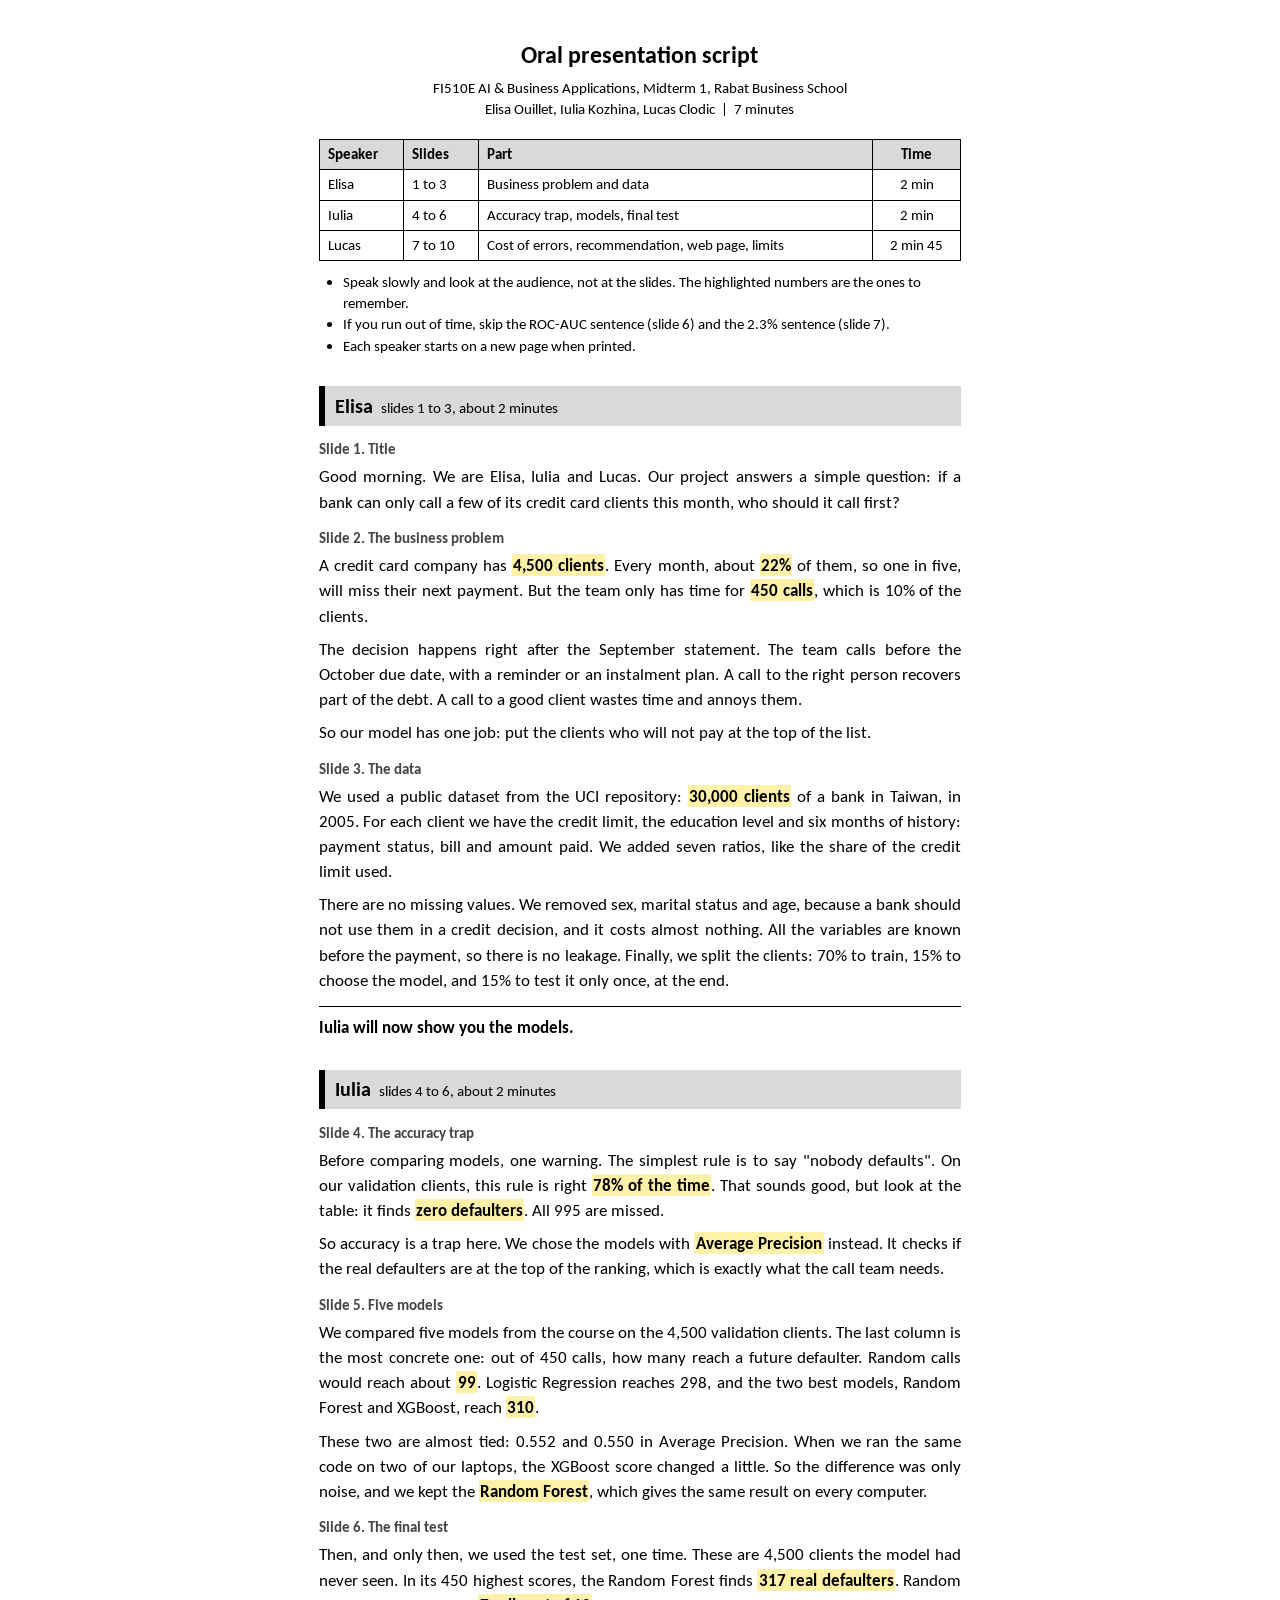
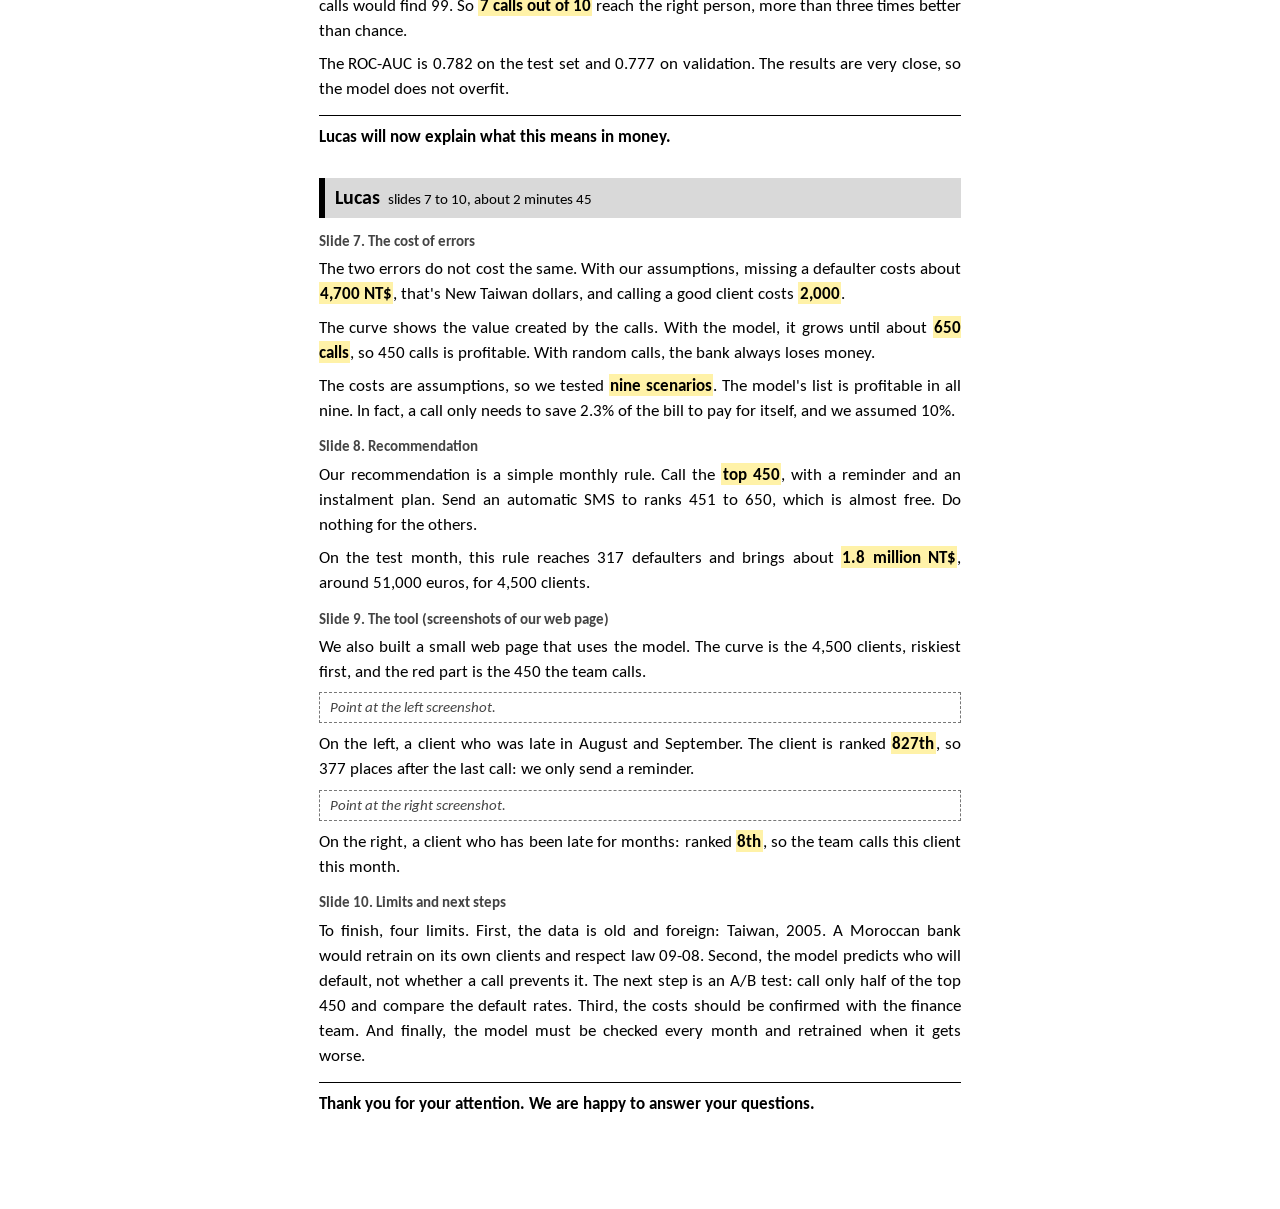
==== notes/oral_script.html @ 8e851d59 "Reorganise the repository: slides/, notes/, report/ and results/ The old reports/ folder mixed the d" ====
<!doctype html>
<html lang="en">
<head>
<meta charset="utf-8">
<title>FI510E Midterm 1 - Oral presentation script</title>
<!-- Carlito has the same metrics as Calibri, so it matches the report -->
<link rel="stylesheet" href="https://fonts.googleapis.com/css2?family=Carlito:ital,wght@0,400;0,700;1,400&display=swap">
<style>
  @page { size: A4; margin: 2cm; }
  body {
    font-family: Calibri, Carlito, Arial, sans-serif;
    font-size: 13pt;
    line-height: 1.45;
    color: #000;
    max-width: 17cm;
    margin: 0 auto;
    padding: 1cm 0 2cm;
  }
  @media print { body { padding: 0; max-width: none; } }

  .title { text-align: center; margin-bottom: 14pt; }
  .title h1 { font-size: 18pt; margin: 0 0 4pt; }
  .title p { margin: 0; font-size: 11pt; }

  table { border-collapse: collapse; width: 100%; font-size: 11pt; margin: 0 0 8pt; }
  th, td { border: 1px solid #000; padding: 3pt 6pt; text-align: left; }
  th { background: #d9d9d9; }
  td:last-child, th:last-child { text-align: center; }
  .tips { font-size: 11pt; margin: 0 0 6pt; padding-left: 18pt; }

  .speaker { margin-top: 22pt; }
  .speaker + .speaker { break-before: page; }
  .speaker h2 {
    font-size: 15pt;
    margin: 0 0 10pt;
    padding: 4pt 8pt;
    background: #d9d9d9;
    border-left: 5pt solid #000;
  }
  .speaker h2 span { font-weight: 400; font-size: 11pt; }

  .slide { break-inside: avoid; margin-bottom: 10pt; }
  .slide h3 { font-size: 11pt; margin: 0 0 3pt; color: #444; }
  .slide p { margin: 0 0 6pt; text-align: justify; }
  b { background: #fff2a8; padding: 0 1pt; }

  .stage {
    font-size: 11pt;
    font-style: italic;
    color: #444;
    border: 1px dashed #777;
    padding: 3pt 8pt;
    margin: 6pt 0;
  }
  .handover {
    font-weight: 700;
    margin-top: 10pt;
    padding-top: 6pt;
    border-top: 1px solid #000;
  }
</style>
</head>
<body>

<div class="title">
  <h1>Oral presentation script</h1>
  <p>FI510E AI &amp; Business Applications, Midterm 1, Rabat Business School</p>
  <p>Elisa Ouillet, Iulia Kozhina, Lucas Clodic &nbsp;|&nbsp; 7 minutes</p>
</div>

<table>
  <tr><th>Speaker</th><th>Slides</th><th>Part</th><th>Time</th></tr>
  <tr><td>Elisa</td><td>1 to 3</td><td>Business problem and data</td><td>2 min</td></tr>
  <tr><td>Iulia</td><td>4 to 6</td><td>Accuracy trap, models, final test</td><td>2 min</td></tr>
  <tr><td>Lucas</td><td>7 to 10</td><td>Cost of errors, recommendation, web page, limits</td><td>2 min 45</td></tr>
</table>
<ul class="tips">
  <li>Speak slowly and look at the audience, not at the slides. The highlighted numbers are the ones to remember.</li>
  <li>If you run out of time, skip the ROC-AUC sentence (slide 6) and the 2.3% sentence (slide 7).</li>
  <li>Each speaker starts on a new page when printed.</li>
</ul>

<!-- ============================== ELISA ============================== -->
<section class="speaker">
  <h2>Elisa <span>&nbsp;slides 1 to 3, about 2 minutes</span></h2>

  <div class="slide">
    <h3>Slide 1. Title</h3>
    <p>Good morning. We are Elisa, Iulia and Lucas. Our project answers a simple question: if a bank can only call a few of its
    credit card clients this month, who should it call first?</p>
  </div>

  <div class="slide">
    <h3>Slide 2. The business problem</h3>
    <p>A credit card company has <b>4,500 clients</b>. Every month, about <b>22%</b> of them, so one in five, will miss their next
    payment. But the team only has time for <b>450 calls</b>, which is 10% of the clients.</p>
    <p>The decision happens right after the September statement. The team calls before the October due date, with a reminder or an
    instalment plan. A call to the right person recovers part of the debt. A call to a good client wastes time and annoys them.</p>
    <p>So our model has one job: put the clients who will not pay at the top of the list.</p>
  </div>

  <div class="slide">
    <h3>Slide 3. The data</h3>
    <p>We used a public dataset from the UCI repository: <b>30,000 clients</b> of a bank in Taiwan, in 2005. For each client we have
    the credit limit, the education level and six months of history: payment status, bill and amount paid. We added seven ratios,
    like the share of the credit limit used.</p>
    <p>There are no missing values. We removed sex, marital status and age, because a bank should not use them in a credit decision,
    and it costs almost nothing. All the variables are known before the payment, so there is no leakage. Finally, we split the
    clients: 70% to train, 15% to choose the model, and 15% to test it only once, at the end.</p>
  </div>

  <p class="handover">Iulia will now show you the models.</p>
</section>

<!-- ============================== IULIA ============================== -->
<section class="speaker">
  <h2>Iulia <span>&nbsp;slides 4 to 6, about 2 minutes</span></h2>

  <div class="slide">
    <h3>Slide 4. The accuracy trap</h3>
    <p>Before comparing models, one warning. The simplest rule is to say "nobody defaults". On our validation clients, this rule is
    right <b>78% of the time</b>. That sounds good, but look at the table: it finds <b>zero defaulters</b>. All 995 are missed.</p>
    <p>So accuracy is a trap here. We chose the models with <b>Average Precision</b> instead. It checks if the real defaulters are
    at the top of the ranking, which is exactly what the call team needs.</p>
  </div>

  <div class="slide">
    <h3>Slide 5. Five models</h3>
    <p>We compared five models from the course on the 4,500 validation clients. The last column is the most concrete one: out of
    450 calls, how many reach a future defaulter. Random calls would reach about <b>99</b>. Logistic Regression reaches 298, and the
    two best models, Random Forest and XGBoost, reach <b>310</b>.</p>
    <p>These two are almost tied: 0.552 and 0.550 in Average Precision. When we ran the same code on two of our laptops, the XGBoost
    score changed a little. So the difference was only noise, and we kept the <b>Random Forest</b>, which gives the same result on
    every computer.</p>
  </div>

  <div class="slide">
    <h3>Slide 6. The final test</h3>
    <p>Then, and only then, we used the test set, one time. These are 4,500 clients the model had never seen. In its 450 highest
    scores, the Random Forest finds <b>317 real defaulters</b>. Random calls would find 99. So <b>7 calls out of 10</b> reach the
    right person, more than three times better than chance.</p>
    <p>The ROC-AUC is 0.782 on the test set and 0.777 on validation. The results are very close, so the model does not overfit.</p>
  </div>

  <p class="handover">Lucas will now explain what this means in money.</p>
</section>

<!-- ============================== LUCAS ============================== -->
<section class="speaker">
  <h2>Lucas <span>&nbsp;slides 7 to 10, about 2 minutes 45</span></h2>

  <div class="slide">
    <h3>Slide 7. The cost of errors</h3>
    <p>The two errors do not cost the same. With our assumptions, missing a defaulter costs about <b>4,700 NT$</b>, that's New
    Taiwan dollars, and calling a good client costs <b>2,000</b>.</p>
    <p>The curve shows the value created by the calls. With the model, it grows until about <b>650 calls</b>, so 450 calls is
    profitable. With random calls, the bank always loses money.</p>
    <p>The costs are assumptions, so we tested <b>nine scenarios</b>. The model's list is profitable in all nine. In fact, a call
    only needs to save 2.3% of the bill to pay for itself, and we assumed 10%.</p>
  </div>

  <div class="slide">
    <h3>Slide 8. Recommendation</h3>
    <p>Our recommendation is a simple monthly rule. Call the <b>top 450</b>, with a reminder and an instalment plan. Send an
    automatic SMS to ranks 451 to 650, which is almost free. Do nothing for the others.</p>
    <p>On the test month, this rule reaches 317 defaulters and brings about <b>1.8 million NT$</b>, around 51,000 euros, for 4,500
    clients.</p>
  </div>

  <div class="slide">
    <h3>Slide 9. The tool (screenshots of our web page)</h3>
    <p>We also built a small web page that uses the model. The curve is the 4,500 clients, riskiest first, and the red part is the
    450 the team calls.</p>
    <p class="stage">Point at the left screenshot.</p>
    <p>On the left, a client who was late in August and September. The client is ranked <b>827th</b>, so 377 places after the last
    call: we only send a reminder.</p>
    <p class="stage">Point at the right screenshot.</p>
    <p>On the right, a client who has been late for months: ranked <b>8th</b>, so the team calls this client this month.</p>
  </div>

  <div class="slide">
    <h3>Slide 10. Limits and next steps</h3>
    <p>To finish, four limits. First, the data is old and foreign: Taiwan, 2005. A Moroccan bank would retrain on its own clients
    and respect law 09-08. Second, the model predicts who will default, not whether a call prevents it. The next step is an A/B
    test: call only half of the top 450 and compare the default rates. Third, the costs should be confirmed with the finance team.
    And finally, the model must be checked every month and retrained when it gets worse.</p>
  </div>

  <p class="handover">Thank you for your attention. We are happy to answer your questions.</p>
</section>

</body>
</html>
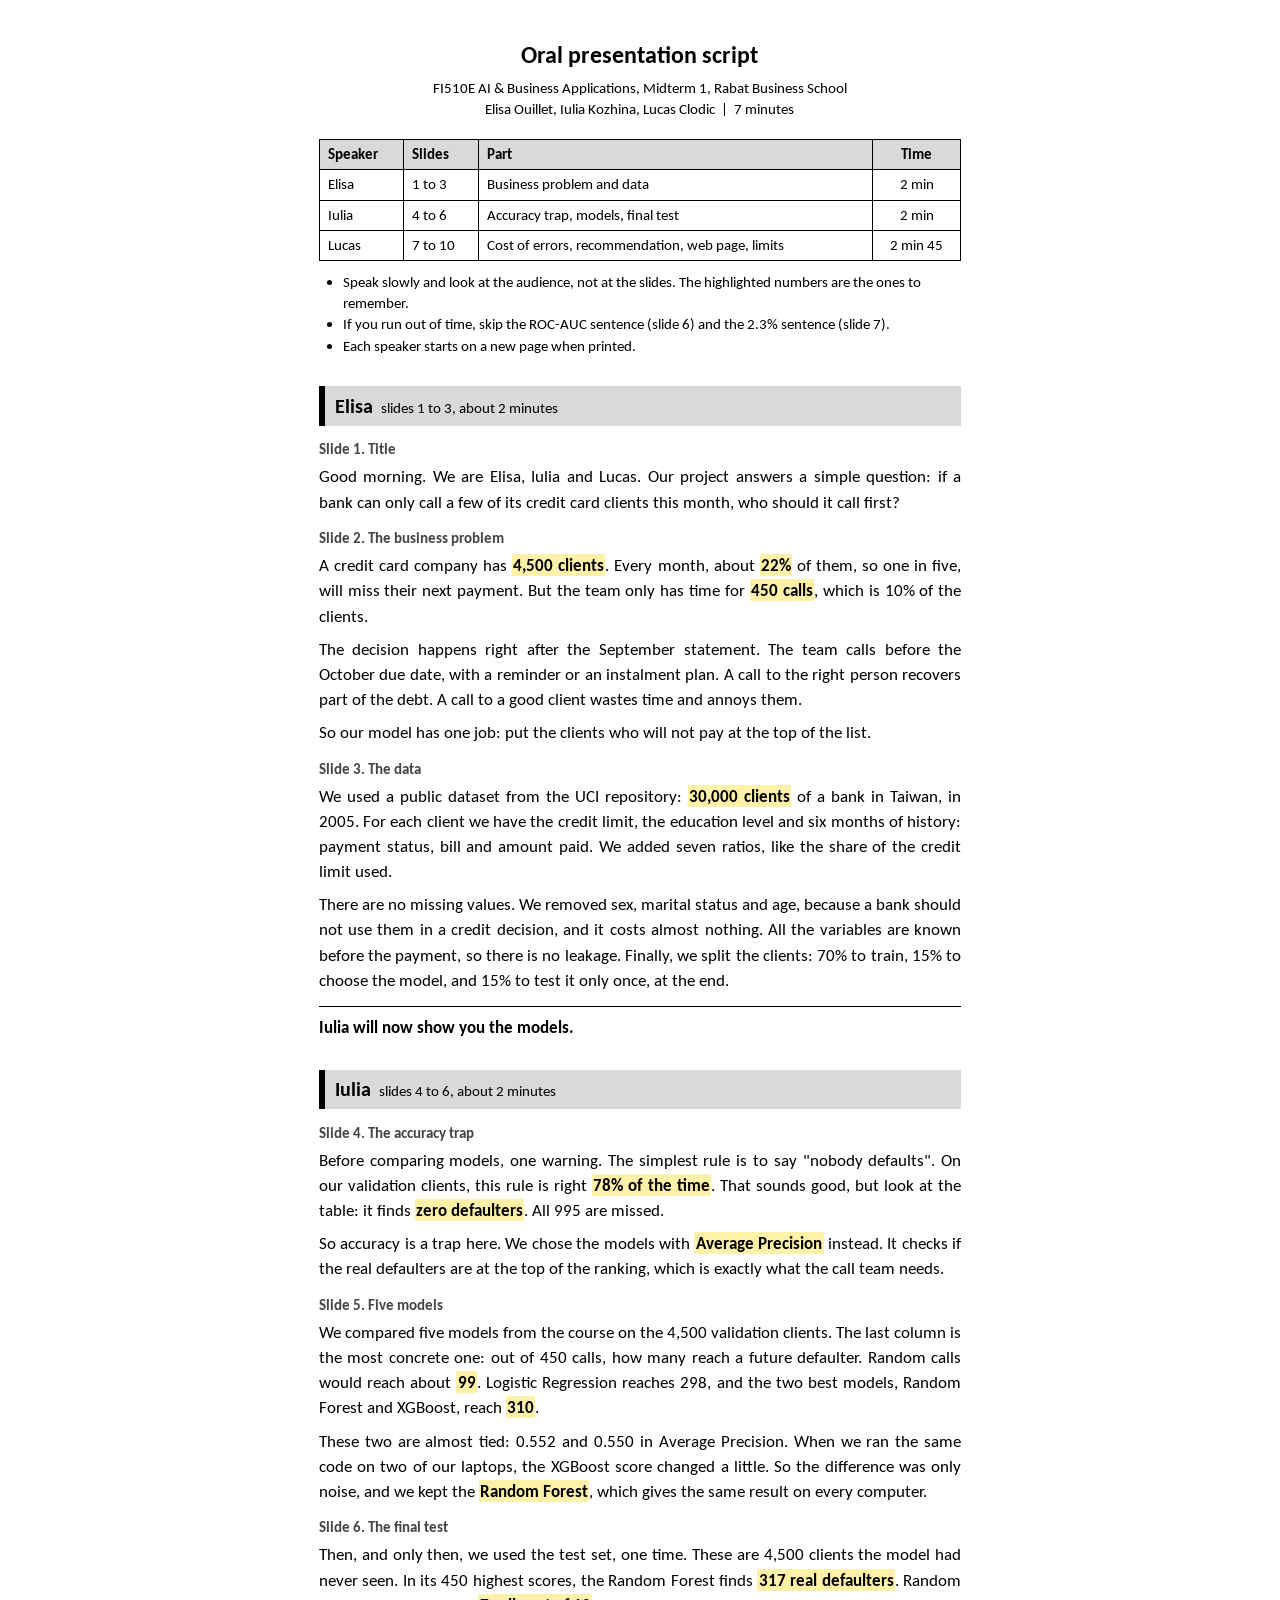
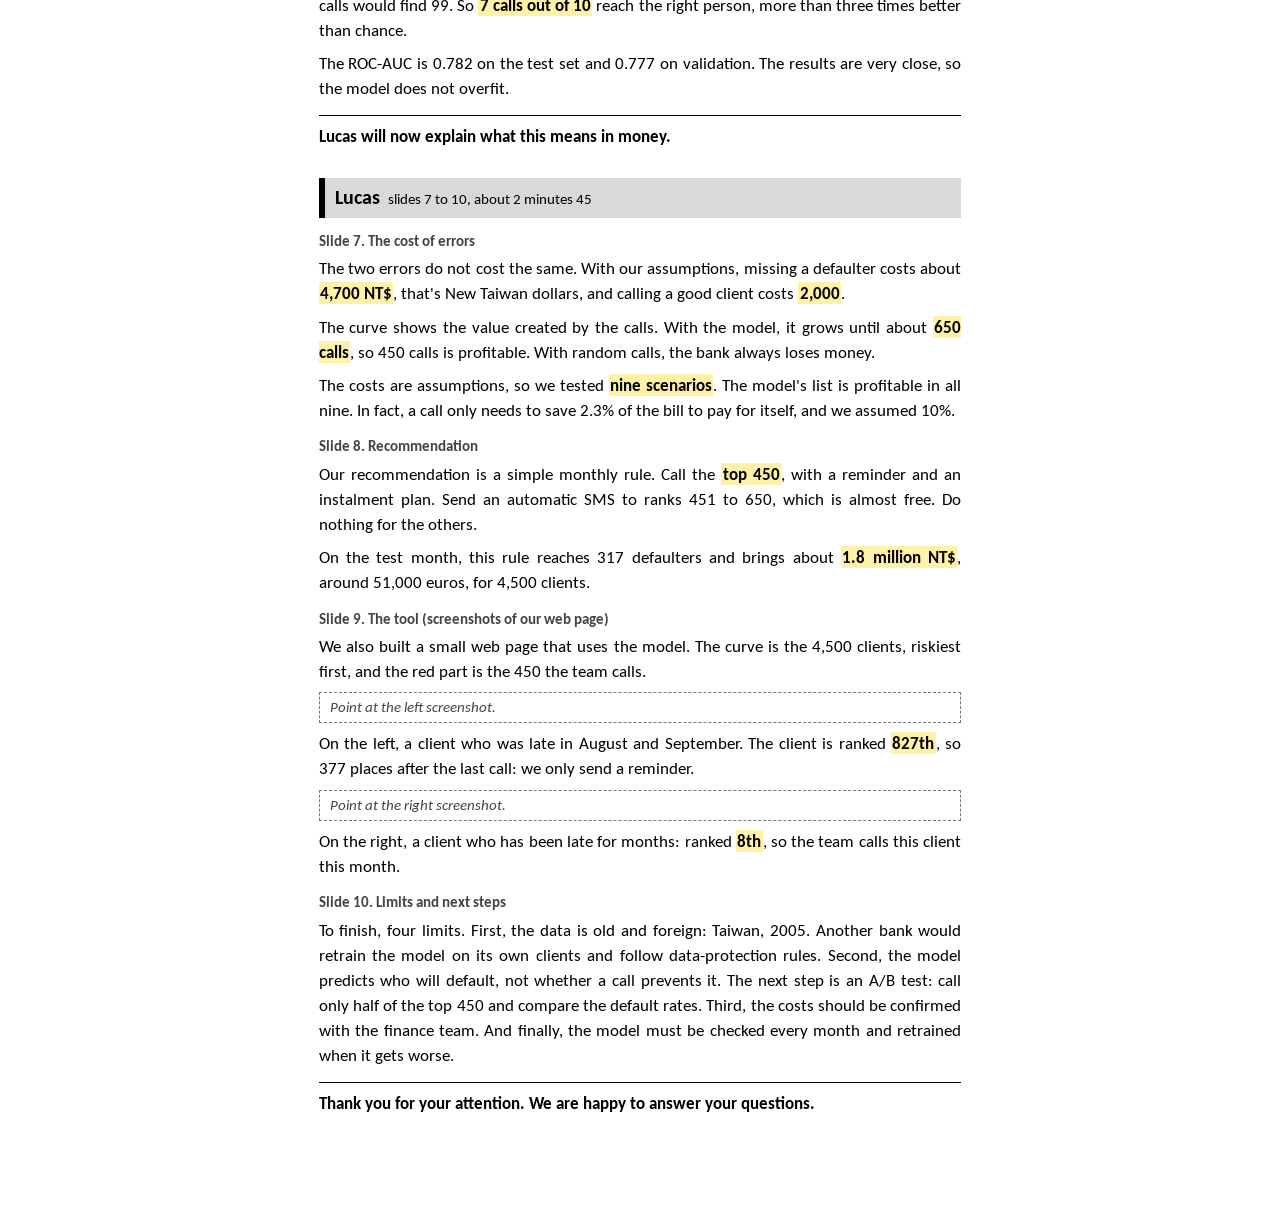
==== commit 0a3b44f3: "Limits: drop the Morocco-specific wording The brief does not ask for a Moroccan context, so the "old" ====
--- a/notes/oral_script.html
+++ b/notes/oral_script.html
@@ -180,8 +180,8 @@
 
   <div class="slide">
     <h3>Slide 10. Limits and next steps</h3>
-    <p>To finish, four limits. First, the data is old and foreign: Taiwan, 2005. A Moroccan bank would retrain on its own clients
-    and respect law 09-08. Second, the model predicts who will default, not whether a call prevents it. The next step is an A/B
+    <p>To finish, four limits. First, the data is old and foreign: Taiwan, 2005. Another bank would retrain the model on its own
+    clients and follow data-protection rules. Second, the model predicts who will default, not whether a call prevents it. The next step is an A/B
     test: call only half of the top 450 and compare the default rates. Third, the costs should be confirmed with the finance team.
     And finally, the model must be checked every month and retrained when it gets worse.</p>
   </div>
